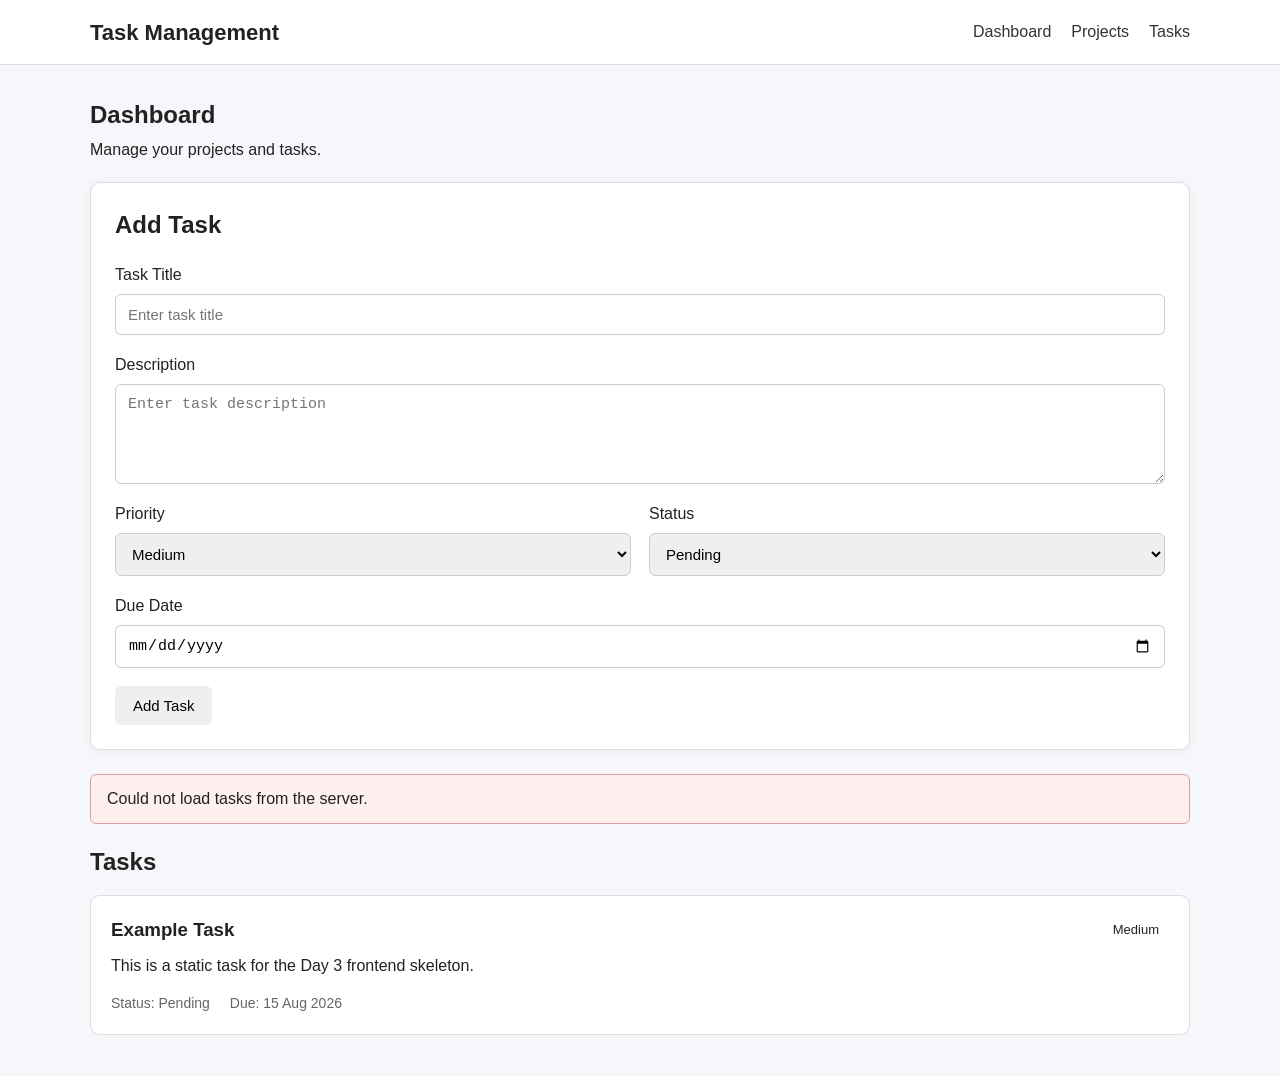
==== frontend/index.html @ f93e5ad3 "backend done" ====
<!DOCTYPE html>
<html lang="en">
<head>
    <meta charset="UTF-8">

    <meta
        name="viewport"
        content="width=device-width, initial-scale=1.0"
    >

    <title>Task Management Dashboard</title>

    <link rel="stylesheet" href="styles.css">
</head>

<body>

    <header class="header">
        <div class="container header-content">
            <h1>Task Management</h1>

            <nav>
                <a href="#">Dashboard</a>
                <a href="#">Projects</a>
                <a href="#">Tasks</a>
            </nav>
        </div>
    </header>


    <main class="container">

        <section class="dashboard-header">
            <div>
                <h2>Dashboard</h2>
                <p>Manage your projects and tasks.</p>
            </div>
        </section>


        <!-- Add Task -->

        <section class="card">
            <h2>Add Task</h2>

            <form id="task-form">

                <div class="form-group">
                    <label for="title">
                        Task Title
                    </label>

                    <input
                        type="text"
                        id="title"
                        name="title"
                        placeholder="Enter task title"
                    >
                </div>


                <div class="form-group">
                    <label for="description">
                        Description
                    </label>

                    <textarea
                        id="description"
                        name="description"
                        placeholder="Enter task description"
                    ></textarea>
                </div>


                <div class="form-row">

                    <div class="form-group">
                        <label for="priority">
                            Priority
                        </label>

                        <select id="priority" name="priority">
                            <option value="low">Low</option>
                            <option value="medium" selected>
                                Medium
                            </option>
                            <option value="high">High</option>
                        </select>
                    </div>


                    <div class="form-group">
                        <label for="status">
                            Status
                        </label>

                        <select id="status" name="status">
                            <option value="pending">
                                Pending
                            </option>

                            <option value="in_progress">
                                In Progress
                            </option>

                            <option value="completed">
                                Completed
                            </option>
                        </select>
                    </div>

                </div>


                <div class="form-group">
                    <label for="due_date">
                        Due Date
                    </label>

                    <input
                        type="date"
                        id="due_date"
                        name="due_date"
                    >
                </div>


                <button type="submit">
                    Add Task
                </button>

            </form>
        </section>


        <!-- Error -->

        <div
            id="error-message"
            class="error-message"
            hidden
        ></div>


        <!-- Tasks -->

        <section class="tasks-section">

            <div class="section-header">
                <h2>Tasks</h2>
            </div>

            <div
                id="task-list"
                class="task-list"
            >

                <div class="task-card">

                    <div class="task-card-header">
                        <h3>Example Task</h3>

                        <span class="priority medium">
                            Medium
                        </span>
                    </div>

                    <p>
                        This is a static task for the Day 3
                        frontend skeleton.
                    </p>

                    <div class="task-meta">
                        <span>Status: Pending</span>
                        <span>Due: 15 Aug 2026</span>
                    </div>

                </div>

            </div>

        </section>

    </main>


    <script src="script.js"></script>

</body>
</html>
---- frontend/styles.css ----
* {
    box-sizing: border-box;
    margin: 0;
    padding: 0;
}


body {
    font-family: Arial, sans-serif;
    background: #f5f7fa;
    color: #222;
    line-height: 1.5;
}


.container {
    width: 90%;
    max-width: 1100px;
    margin: 0 auto;
}


/* Header */

.header {
    position: sticky;
    top: 0;
    z-index: 100;

    background: #ffffff;
    border-bottom: 1px solid #ddd;
}


.header-content {
    min-height: 64px;

    display: flex;
    align-items: center;
    justify-content: space-between;
}


.header h1 {
    font-size: 22px;
}


.header nav {
    display: flex;
    gap: 20px;
}


.header nav a {
    color: #333;
    text-decoration: none;
}


/* Dashboard */

.dashboard-header {
    padding: 32px 0 20px;
}


.dashboard-header h2 {
    margin-bottom: 5px;
}


/* Cards */

.card {
    background: #ffffff;
    border: 1px solid #ddd;
    border-radius: 10px;

    padding: 24px;
    margin-bottom: 24px;

    box-shadow: 0 2px 8px rgba(0, 0, 0, 0.05);
}


.card h2 {
    margin-bottom: 20px;
}


/* Form */

.form-group {
    display: flex;
    flex-direction: column;
    gap: 7px;

    margin-bottom: 18px;
}


.form-row {
    display: grid;
    grid-template-columns: 1fr 1fr;
    gap: 18px;
}


input,
textarea,
select {
    width: 100%;

    padding: 11px 12px;

    border: 1px solid #ccc;
    border-radius: 6px;

    font-size: 15px;
}


textarea {
    min-height: 100px;
    resize: vertical;
}


button {
    border: none;
    border-radius: 6px;

    padding: 11px 18px;

    font-size: 15px;
    cursor: pointer;
}


/* Error */

.error-message {
    padding: 12px 16px;
    margin-bottom: 20px;

    border: 1px solid #e0a0a0;
    border-radius: 6px;

    background: #fff0f0;
}


/* Tasks */

.tasks-section {
    padding-bottom: 40px;
}


.section-header {
    margin-bottom: 15px;
}


.task-list {
    display: grid;
    gap: 16px;
}


.task-card {
    background: #ffffff;

    border: 1px solid #ddd;
    border-radius: 10px;

    padding: 20px;
}


.task-card-header {
    display: flex;
    align-items: center;
    justify-content: space-between;

    gap: 15px;

    margin-bottom: 10px;
}


.task-meta {
    display: flex;
    gap: 20px;

    margin-top: 15px;

    font-size: 14px;
    color: #666;
}


.priority {
    padding: 4px 10px;

    border-radius: 20px;

    font-size: 13px;
}


/* =========================
   768px
   ========================= */

@media (max-width: 768px) {

    .header-content {
        flex-direction: column;
        justify-content: center;

        gap: 10px;

        padding: 12px 0;
    }


    .header nav {
        gap: 12px;
    }


    .form-row {
        grid-template-columns: 1fr;
        gap: 0;
    }


    .task-card-header {
        align-items: flex-start;
        flex-direction: column;
    }

}


/* =========================
   480px
   ========================= */

@media (max-width: 480px) {

    .container {
        width: 94%;
    }


    .dashboard-header {
        padding-top: 24px;
    }


    .card {
        padding: 16px;
    }


    .header h1 {
        font-size: 19px;
    }


    .header nav {
        width: 100%;

        justify-content: space-between;
    }


    .task-meta {
        flex-direction: column;
        gap: 5px;
    }


    input,
    textarea,
    select,
    button {
        font-size: 16px;
    }

}
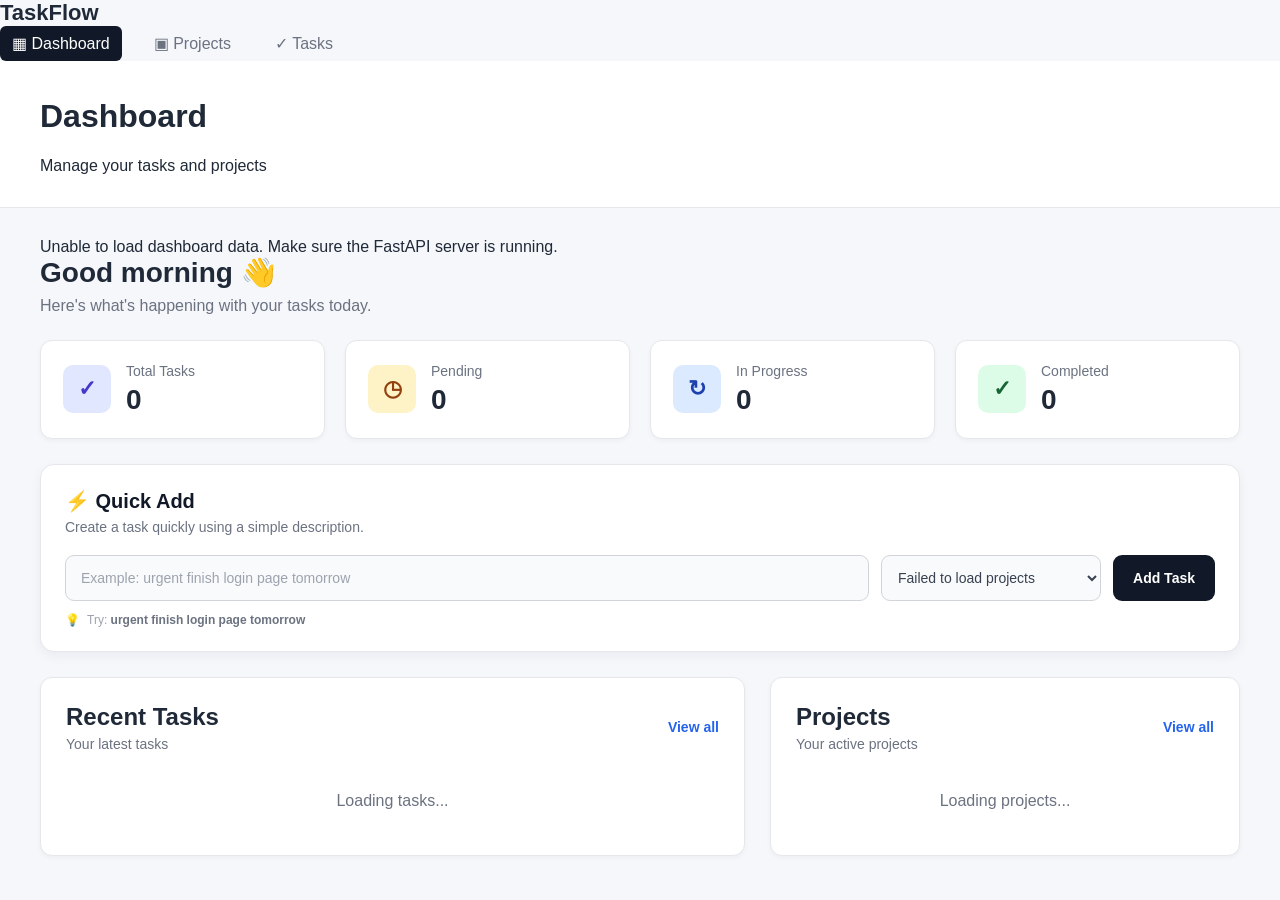
==== commit ebe6523d: "full frontend complete" ====
--- a/frontend/index.html
+++ b/frontend/index.html
@@ -2,189 +2,443 @@
 <html lang="en">
 <head>
     <meta charset="UTF-8">
-
-    <meta
-        name="viewport"
-        content="width=device-width, initial-scale=1.0"
-    >
-
-    <title>Task Management Dashboard</title>
-
-    <link rel="stylesheet" href="styles.css">
+    <meta name="viewport" content="width=device-width, initial-scale=1.0">
+
+    <title>TaskFlow - Dashboard</title>
+
+   <link rel="stylesheet" href="css/style.css">
+   <link rel="stylesheet" href="css/dashboard.css">
 </head>
 
 <body>
 
-    <header class="header">
-        <div class="container header-content">
-            <h1>Task Management</h1>
-
-            <nav>
-                <a href="#">Dashboard</a>
-                <a href="#">Projects</a>
-                <a href="#">Tasks</a>
-            </nav>
+    <!-- =========================
+         SIDEBAR
+    ========================== -->
+    <aside class="sidebar" id="sidebar">
+
+        <div class="logo">
+            <span>TaskFlow</span>
         </div>
-    </header>
-
-
-    <main class="container">
-
-        <section class="dashboard-header">
-            <div>
-                <h2>Dashboard</h2>
-                <p>Manage your projects and tasks.</p>
+
+        <nav class="navigation">
+
+            <a href="index.html" class="nav-link active">
+                <span class="nav-icon">▦</span>
+                <span>Dashboard</span>
+            </a>
+
+            <a href="projects.html" class="nav-link">
+                <span class="nav-icon">▣</span>
+                <span>Projects</span>
+            </a>
+
+            <a href="tasks.html" class="nav-link">
+                <span class="nav-icon">✓</span>
+                <span>Tasks</span>
+            </a>
+
+        </nav>
+
+       
+
+    </aside>
+
+
+    <!-- Mobile overlay -->
+    <div
+        class="sidebar-overlay"
+        id="sidebarOverlay">
+    </div>
+
+
+    <!-- =========================
+         MAIN WRAPPER
+    ========================== -->
+    <div class="main-wrapper">
+
+        <!-- =========================
+             HEADER
+        ========================== -->
+        <header class="header">
+
+
+            <div class="header-title">
+
+                <h1>
+                    Dashboard
+                </h1>
+
+                <p>
+                    Manage your tasks and projects
+                </p>
+
             </div>
-        </section>
-
-
-        <!-- Add Task -->
-
-        <section class="card">
-            <h2>Add Task</h2>
-
-            <form id="task-form">
-
-                <div class="form-group">
-                    <label for="title">
-                        Task Title
-                    </label>
-
-                    <input
-                        type="text"
-                        id="title"
-                        name="title"
-                        placeholder="Enter task title"
+
+        </header>
+
+
+        <!-- =========================
+             DASHBOARD CONTENT
+        ========================== -->
+        <main class="content">
+
+
+            <!-- Welcome -->
+            <section class="welcome-section">
+
+                <div>
+
+                    <h2>
+                        Good morning 👋
+                    </h2>
+
+                    <p>
+                        Here's what's happening with your tasks today.
+                    </p>
+
+                </div>
+
+            </section>
+
+
+            <!-- =========================
+                 STATISTICS
+            ========================== -->
+            <section class="stats-grid">
+
+                <!-- Total -->
+                <article class="stat-card">
+
+                    <div class="stat-icon total">
+                        ✓
+                    </div>
+
+                    <div>
+
+                        <p>
+                            Total Tasks
+                        </p>
+
+                        <h3 id="totalTasks">
+                            0
+                        </h3>
+
+                    </div>
+
+                </article>
+
+
+                <!-- Pending -->
+                <article class="stat-card">
+
+                    <div class="stat-icon pending">
+                        ◷
+                    </div>
+
+                    <div>
+
+                        <p>
+                            Pending
+                        </p>
+
+                        <h3 id="pendingTasks">
+                            0
+                        </h3>
+
+                    </div>
+
+                </article>
+
+
+                <!-- In Progress -->
+                <article class="stat-card">
+
+                    <div class="stat-icon progress">
+                        ↻
+                    </div>
+
+                    <div>
+
+                        <p>
+                            In Progress
+                        </p>
+
+                        <h3 id="progressTasks">
+                            0
+                        </h3>
+
+                    </div>
+
+                </article>
+
+
+                <!-- Completed -->
+                <article class="stat-card">
+
+                    <div class="stat-icon completed">
+                        ✓
+                    </div>
+
+                    <div>
+
+                        <p>
+                            Completed
+                        </p>
+
+                        <h3 id="completedTasks">
+                            0
+                        </h3>
+
+                    </div>
+
+                </article>
+
+            </section>
+
+
+            <!-- =========================
+                 QUICK ADD
+            ========================== -->
+            <section class="quick-add-card">
+
+                 <div class="section-heading">
+                      <div>
+                         <h2>⚡ Quick Add</h2>
+                         <p>
+                             Create a task quickly using a simple description.
+                         </p>
+                     </div>
+                 </div>
+
+                 <form class="quick-add-form" id="quickAddForm">
+
+                     <input
+                          type="text"
+                          id="quickAddInput"
+                          placeholder="Example: urgent finish login page tomorrow"
+                          autocomplete="off"
                     >
+                      <select id="quickAddProject" required>
+                         <option value="">
+                             Select a project
+                         </option>
+                      </select>
+
+                      <button type="submit">
+                         Add Task
+                      </button>
+
+                 </form>
+
+                 <div
+                     id="quickAddMessage"
+                     class="message"
+                     hidden
+                ></div>
+
+                 <div class="quick-add-help">
+                     <span>💡</span>
+                    <span>
+                        Try:
+                        <strong>urgent finish login page tomorrow</strong>
+                    </span>
+                 </div>
+
+            </section>
+
+
+            <!-- =========================
+                 DASHBOARD TWO COLUMNS
+            ========================== -->
+            <section class="dashboard-grid">
+
+
+                <!-- =========================
+                     RECENT TASKS
+                ========================== -->
+                <div class="panel">
+
+                    <div class="panel-header">
+
+                        <div>
+
+                            <h2>
+                                Recent Tasks
+                            </h2>
+
+                            <p>
+                                Your latest tasks
+                            </p>
+
+                        </div>
+
+
+                        <a
+                            href="tasks.html"
+                            class="view-link">
+
+                            View all
+
+                        </a>
+
+                    </div>
+
+
+                    <!-- JavaScript will insert tasks here -->
+                    <div
+                        class="task-list"
+                        id="recentTasks">
+
+                        <div class="loading">
+                            Loading tasks...
+                        </div>
+
+                    </div>
+
                 </div>
 
 
-                <div class="form-group">
-                    <label for="description">
-                        Description
-                    </label>
-
-                    <textarea
-                        id="description"
-                        name="description"
-                        placeholder="Enter task description"
-                    ></textarea>
+                <!-- =========================
+                     PROJECTS
+                ========================== -->
+                <div class="panel">
+
+                    <div class="panel-header">
+
+                        <div>
+
+                            <h2>
+                                Projects
+                            </h2>
+
+                            <p>
+                                Your active projects
+                            </p>
+
+                        </div>
+
+
+                        <a
+                            href="projects.html"
+                            class="view-link">
+
+                            View all
+
+                        </a>
+
+                    </div>
+
+
+                    <!-- JavaScript will insert projects -->
+                    <div
+                        class="project-list"
+                        id="projectList">
+
+                        <div class="loading">
+                            Loading projects...
+                        </div>
+
+                    </div>
+
                 </div>
 
-
-                <div class="form-row">
-
-                    <div class="form-group">
-                        <label for="priority">
-                            Priority
-                        </label>
-
-                        <select id="priority" name="priority">
-                            <option value="low">Low</option>
-                            <option value="medium" selected>
-                                Medium
-                            </option>
-                            <option value="high">High</option>
-                        </select>
-                    </div>
-
-
-                    <div class="form-group">
-                        <label for="status">
-                            Status
-                        </label>
-
-                        <select id="status" name="status">
-                            <option value="pending">
-                                Pending
-                            </option>
-
-                            <option value="in_progress">
-                                In Progress
-                            </option>
-
-                            <option value="completed">
-                                Completed
-                            </option>
-                        </select>
-                    </div>
+            </section>
+
+
+            <!-- =========================
+                 ERROR MESSAGE
+            ========================== -->
+            <div
+                id="dashboardError"
+                class="error-message"
+                hidden>
+            </div>
+
+        </main>
+
+    </div>
+
+
+    <!-- =========================
+         QUICK ADD MODAL
+    ========================== -->
+    <div
+        class="modal"
+        id="quickAddModal"
+        hidden>
+
+        <div class="modal-content">
+
+            <div class="modal-header">
+
+                <h2>
+                    Quick Add Task
+                </h2>
+
+                <button
+                    type="button"
+                    id="closeQuickAddModal"
+                    class="modal-close">
+
+                    ×
+
+                </button>
+
+            </div>
+
+
+            <form id="modalQuickAddForm">
+
+                <label for="modalQuickAddInput">
+                    Task description
+                </label>
+
+                <textarea
+                    id="modalQuickAddInput"
+                    rows="4"
+                    placeholder="Example: urgent finish dashboard tomorrow"
+                    required>
+                </textarea>
+
+
+                <div class="modal-actions">
+
+                    <button
+                        type="button"
+                        id="cancelQuickAdd"
+                        class="secondary-button">
+
+                        Cancel
+
+                    </button>
+
+                    <button
+                        type="submit"
+                        class="primary-button">
+
+                        Create Task
+
+                    </button>
 
                 </div>
 
-
-                <div class="form-group">
-                    <label for="due_date">
-                        Due Date
-                    </label>
-
-                    <input
-                        type="date"
-                        id="due_date"
-                        name="due_date"
-                    >
-                </div>
-
-
-                <button type="submit">
-                    Add Task
-                </button>
-
             </form>
-        </section>
-
-
-        <!-- Error -->
-
-        <div
-            id="error-message"
-            class="error-message"
-            hidden
-        ></div>
-
-
-        <!-- Tasks -->
-
-        <section class="tasks-section">
-
-            <div class="section-header">
-                <h2>Tasks</h2>
-            </div>
-
-            <div
-                id="task-list"
-                class="task-list"
-            >
-
-                <div class="task-card">
-
-                    <div class="task-card-header">
-                        <h3>Example Task</h3>
-
-                        <span class="priority medium">
-                            Medium
-                        </span>
-                    </div>
-
-                    <p>
-                        This is a static task for the Day 3
-                        frontend skeleton.
-                    </p>
-
-                    <div class="task-meta">
-                        <span>Status: Pending</span>
-                        <span>Due: 15 Aug 2026</span>
-                    </div>
-
-                </div>
-
-            </div>
-
-        </section>
-
-    </main>
-
-
-    <script src="script.js"></script>
+
+        </div>
+
+    </div>
+
+
+    <!-- =========================
+         JAVASCRIPT
+    ========================== -->
+
+    <!-- API functions -->
+    <script src="js/api.js"></script>
+
+    <!-- Dashboard logic -->
+    <script src="js/dashboard.js"></script>
 
 </body>
 </html>
--- a/frontend/css/style.css
+++ b/frontend/css/style.css
@@ -0,0 +1,393 @@
+/* =========================
+   RESET
+========================= */
+
+* {
+    box-sizing: border-box;
+}
+
+body {
+    margin: 0;
+    font-family: Arial, Helvetica, sans-serif;
+    background: #f5f7fb;
+    color: #1f2937;
+}
+
+button,
+input,
+textarea,
+select {
+    font-family: inherit;
+}
+
+
+/* =========================
+   HEADER
+========================= */
+
+.header {
+    position: sticky;
+    top: 0;
+    z-index: 100;
+
+    display: flex;
+    justify-content: space-between;
+    align-items: center;
+
+    padding: 16px 40px;
+
+    background: white;
+    border-bottom: 1px solid #e5e7eb;
+}
+
+.logo {
+    font-size: 22px;
+    font-weight: 700;
+}
+
+nav {
+    display: flex;
+    gap: 20px;
+}
+
+nav a {
+    text-decoration: none;
+    color: #6b7280;
+    font-weight: 500;
+
+    padding: 8px 12px;
+    border-radius: 6px;
+}
+
+nav a:hover {
+    background: #f3f4f6;
+    color: #111827;
+}
+
+nav a.active {
+    background: #111827;
+    color: white;
+}
+
+
+/* =========================
+   CONTAINER
+========================= */
+
+.container {
+    max-width: 1100px;
+    margin: auto;
+    padding: 35px 20px;
+}
+
+.page-header {
+    margin-bottom: 25px;
+}
+
+.page-header h1 {
+    margin: 0 0 5px;
+}
+
+.page-header p {
+    color: #6b7280;
+}
+
+
+/* =========================
+   CARD
+========================= */
+
+.card {
+    background: white;
+    padding: 25px;
+    margin-bottom: 25px;
+
+    border-radius: 12px;
+    border: 1px solid #e5e7eb;
+
+    box-shadow: 0 2px 5px rgba(0, 0, 0, 0.04);
+}
+
+.section-header {
+    display: flex;
+    justify-content: space-between;
+    align-items: center;
+
+    margin-bottom: 20px;
+}
+
+
+/* =========================
+   FORM
+========================= */
+
+.form-group {
+    display: flex;
+    flex-direction: column;
+    gap: 7px;
+
+    margin-bottom: 18px;
+}
+
+.form-row {
+    display: grid;
+    grid-template-columns: repeat(4, 1fr);
+    gap: 15px;
+}
+
+label {
+    font-size: 14px;
+    font-weight: 600;
+}
+
+input,
+textarea,
+select {
+    width: 100%;
+
+    padding: 11px 12px;
+
+    border: 1px solid #d1d5db;
+    border-radius: 7px;
+
+    font-size: 14px;
+    outline: none;
+
+    background: white;
+}
+
+textarea {
+    min-height: 100px;
+    resize: vertical;
+}
+
+input:focus,
+textarea:focus,
+select:focus {
+    border-color: #111827;
+}
+
+
+/* =========================
+   BUTTON
+========================= */
+
+.btn {
+    border: none;
+    border-radius: 7px;
+
+    padding: 10px 16px;
+
+    cursor: pointer;
+
+    font-weight: 600;
+    font-size: 14px;
+}
+
+.btn.primary {
+    background: #111827;
+    color: white;
+}
+
+.btn.primary:hover {
+    background: #374151;
+}
+
+.btn.secondary {
+    background: #e5e7eb;
+    color: #111827;
+}
+
+.btn.secondary:hover {
+    background: #d1d5db;
+}
+
+.btn.danger {
+    background: #fee2e2;
+    color: #991b1b;
+}
+
+.btn.danger:hover {
+    background: #fecaca;
+}
+
+
+/* =========================
+   PROJECT
+========================= */
+
+.project-card {
+    border: 1px solid #e5e7eb;
+    border-radius: 10px;
+
+    padding: 18px;
+    margin-bottom: 12px;
+
+    background: white;
+}
+
+.project-card h3 {
+    margin-top: 0;
+    margin-bottom: 10px;
+}
+
+.project-card p {
+    color: #6b7280;
+    margin: 5px 0;
+}
+
+
+/* =========================
+   TASK
+========================= */
+
+.task-card {
+    border: 1px solid #e5e7eb;
+    border-radius: 10px;
+
+    padding: 18px;
+    margin-bottom: 12px;
+
+    background: white;
+}
+
+.task-card h3 {
+    margin-top: 0;
+    margin-bottom: 8px;
+}
+
+.task-card p {
+    color: #6b7280;
+    margin: 7px 0;
+}
+
+
+/* =========================
+   BADGES
+========================= */
+
+.badge {
+    display: inline-block;
+
+    padding: 5px 9px;
+
+    border-radius: 20px;
+
+    font-size: 12px;
+
+    margin-right: 6px;
+    margin-top: 5px;
+}
+
+.status-pending {
+    background: #fef3c7;
+    color: #92400e;
+}
+
+.status-in_progress {
+    background: #dbeafe;
+    color: #1e40af;
+}
+
+.status-completed {
+    background: #dcfce7;
+    color: #166534;
+}
+
+.priority-low {
+    background: #e5e7eb;
+}
+
+.priority-medium {
+    background: #fef3c7;
+}
+
+.priority-high {
+    background: #fee2e2;
+    color: #991b1b;
+}
+
+
+/* =========================
+   ALERT
+========================= */
+
+.alert {
+    padding: 12px 15px;
+
+    border-radius: 7px;
+
+    margin-bottom: 20px;
+}
+
+.alert.error {
+    background: #fee2e2;
+    color: #991b1b;
+
+    border: 1px solid #fecaca;
+}
+
+.hidden {
+    display: none !important;
+}
+
+.loading {
+    color: #6b7280;
+    padding: 20px 0;
+    text-align: center;
+}
+
+
+/* =========================
+   RESPONSIVE
+========================= */
+
+@media (max-width: 768px) {
+
+    .header {
+        padding: 15px 20px;
+
+        flex-direction: column;
+        gap: 15px;
+    }
+
+    nav {
+        width: 100%;
+        justify-content: center;
+    }
+
+    .form-row {
+        grid-template-columns: 1fr 1fr;
+    }
+}
+
+
+@media (max-width: 480px) {
+
+    .container {
+        padding: 20px 12px;
+    }
+
+    .card {
+        padding: 18px;
+    }
+
+    .form-row {
+        grid-template-columns: 1fr;
+    }
+
+    nav {
+        gap: 5px;
+    }
+
+    nav a {
+        font-size: 13px;
+        padding: 7px;
+    }
+
+    .section-header {
+        align-items: flex-start;
+        flex-direction: column;
+        gap: 10px;
+    }
+}
--- a/frontend/css/dashboard.css
+++ b/frontend/css/dashboard.css
@@ -0,0 +1,816 @@
+/* =========================
+   DASHBOARD
+========================= */
+
+.content {
+    max-width: 1400px;
+    margin: 0 auto;
+    padding: 30px 40px;
+}
+
+
+/* =========================
+   WELCOME
+========================= */
+
+.welcome-section {
+    margin-bottom: 25px;
+}
+
+.welcome-section h2 {
+    margin: 0 0 8px;
+    font-size: 28px;
+}
+
+.welcome-section p {
+    margin: 0;
+    color: #6b7280;
+}
+
+
+/* =========================
+   STATISTICS GRID
+========================= */
+
+.stats-grid {
+    display: grid;
+
+    grid-template-columns:
+        repeat(4, 1fr);
+
+    gap: 20px;
+
+    margin-bottom: 25px;
+}
+
+
+/* =========================
+   STAT CARD
+========================= */
+
+.stat-card {
+    display: flex;
+
+    align-items: center;
+
+    gap: 15px;
+
+    background: white;
+
+    padding: 22px;
+
+    border-radius: 12px;
+
+    border: 1px solid #e5e7eb;
+
+    box-shadow:
+        0 2px 5px rgba(0, 0, 0, 0.04);
+}
+
+.stat-card p {
+    margin: 0 0 5px;
+
+    color: #6b7280;
+
+    font-size: 14px;
+}
+
+.stat-card h3 {
+    margin: 0;
+
+    font-size: 28px;
+}
+
+
+/* =========================
+   STAT ICON
+========================= */
+
+.stat-icon {
+    width: 48px;
+    height: 48px;
+
+    display: flex;
+
+    align-items: center;
+    justify-content: center;
+
+    border-radius: 10px;
+
+    font-size: 22px;
+
+    font-weight: bold;
+}
+
+.stat-icon.total {
+    background: #e0e7ff;
+    color: #4338ca;
+}
+
+.stat-icon.pending {
+    background: #fef3c7;
+    color: #92400e;
+}
+
+.stat-icon.progress {
+    background: #dbeafe;
+    color: #1e40af;
+}
+
+.stat-icon.completed {
+    background: #dcfce7;
+    color: #166534;
+}
+
+
+/* =========================================================
+   QUICK ADD
+   ========================================================= */
+
+.quick-add-card {
+    background: #ffffff;
+    border: 1px solid #e5e7eb;
+    border-radius: 14px;
+    padding: 24px;
+    margin-bottom: 25px;
+    box-shadow: 0 4px 12px rgba(15, 23, 42, 0.05);
+}
+
+/* Header */
+
+.quick-add-card .section-heading {
+    display: flex;
+    align-items: flex-start;
+    justify-content: space-between;
+    margin-bottom: 20px;
+}
+
+.quick-add-card .section-heading h2 {
+    margin: 0 0 6px;
+    font-size: 20px;
+    font-weight: 700;
+    color: #111827;
+}
+
+.quick-add-card .section-heading p {
+    margin: 0;
+    color: #6b7280;
+    font-size: 14px;
+}
+
+/* Small lightning icon area */
+
+.quick-add-card .section-heading h2::first-letter {
+    color: #f59e0b;
+}
+
+/* Form */
+
+.quick-add-form {
+    display: grid;
+    grid-template-columns: minmax(0, 1fr) 220px auto;
+    gap: 12px;
+    align-items: center;
+}
+
+/* Text input */
+
+.quick-add-form input[type="text"] {
+    width: 100%;
+    height: 46px;
+    padding: 0 15px;
+
+    border: 1px solid #d1d5db;
+    border-radius: 9px;
+
+    background: #f9fafb;
+    color: #111827;
+
+    font-size: 14px;
+    outline: none;
+
+    transition:
+        border-color 0.2s ease,
+        box-shadow 0.2s ease,
+        background 0.2s ease;
+}
+
+.quick-add-form input[type="text"]::placeholder {
+    color: #9ca3af;
+}
+
+.quick-add-form input[type="text"]:hover {
+    background: #ffffff;
+    border-color: #9ca3af;
+}
+
+.quick-add-form input[type="text"]:focus {
+    background: #ffffff;
+    border-color: #111827;
+    box-shadow: 0 0 0 3px rgba(17, 24, 39, 0.08);
+}
+
+/* Project dropdown */
+
+.quick-add-form select {
+    width: 100%;
+    height: 46px;
+    padding: 0 12px;
+
+    border: 1px solid #d1d5db;
+    border-radius: 9px;
+
+    background: #f9fafb;
+    color: #374151;
+
+    font-size: 14px;
+    cursor: pointer;
+    outline: none;
+
+    transition:
+        border-color 0.2s ease,
+        box-shadow 0.2s ease,
+        background 0.2s ease;
+}
+
+.quick-add-form select:hover {
+    background: #ffffff;
+    border-color: #9ca3af;
+}
+
+.quick-add-form select:focus {
+    background: #ffffff;
+    border-color: #111827;
+    box-shadow: 0 0 0 3px rgba(17, 24, 39, 0.08);
+}
+
+/* Add Task button */
+
+.quick-add-form button {
+    height: 46px;
+    padding: 0 20px;
+
+    border: none;
+    border-radius: 9px;
+
+    background: #111827;
+    color: #ffffff;
+
+    font-size: 14px;
+    font-weight: 600;
+
+    cursor: pointer;
+    white-space: nowrap;
+
+    transition:
+        background 0.2s ease,
+        transform 0.15s ease,
+        box-shadow 0.2s ease;
+}
+
+.quick-add-form button:hover {
+    background: #374151;
+    box-shadow: 0 4px 10px rgba(17, 24, 39, 0.15);
+}
+
+.quick-add-form button:active {
+    transform: translateY(1px);
+}
+
+/* =========================================================
+   QUICK ADD MESSAGE
+   ========================================================= */
+
+#quickAddMessage {
+    margin-top: 14px;
+    padding: 11px 14px;
+
+    border-radius: 8px;
+
+    font-size: 13px;
+    font-weight: 500;
+}
+
+#quickAddMessage.success {
+    background: #ecfdf5;
+    border: 1px solid #a7f3d0;
+    color: #047857;
+}
+
+#quickAddMessage.error {
+    background: #fef2f2;
+    border: 1px solid #fecaca;
+    color: #b91c1c;
+}
+
+/* =========================================================
+   QUICK ADD HELPER TEXT
+   ========================================================= */
+
+.quick-add-help {
+    display: flex;
+    align-items: center;
+    gap: 7px;
+
+    margin-top: 12px;
+
+    color: #9ca3af;
+    font-size: 12px;
+}
+
+.quick-add-help strong {
+    color: #6b7280;
+}
+
+/* =========================================================
+   RESPONSIVE - TABLET
+   ========================================================= */
+
+@media (max-width: 900px) {
+
+    .quick-add-form {
+        grid-template-columns: 1fr 1fr;
+    }
+
+    .quick-add-form input[type="text"] {
+        grid-column: 1 / -1;
+    }
+
+    .quick-add-form button {
+        width: 100%;
+    }
+}
+
+/* =========================================================
+   RESPONSIVE - MOBILE
+   ========================================================= */
+
+@media (max-width: 600px) {
+
+    .quick-add-card {
+        padding: 18px;
+        border-radius: 12px;
+    }
+
+    .quick-add-card .section-heading h2 {
+        font-size: 18px;
+    }
+
+    .quick-add-card .section-heading p {
+        font-size: 13px;
+    }
+
+    .quick-add-form {
+        display: flex;
+        flex-direction: column;
+        gap: 10px;
+    }
+
+    .quick-add-form input[type="text"],
+    .quick-add-form select,
+    .quick-add-form button {
+        width: 100%;
+    }
+
+    .quick-add-form input[type="text"],
+    .quick-add-form select,
+    .quick-add-form button {
+        height: 44px;
+    }
+}
+
+
+/* =========================
+   DASHBOARD GRID
+========================= */
+
+.dashboard-grid {
+    display: grid;
+
+    grid-template-columns:
+        1.5fr 1fr;
+
+    gap: 25px;
+}
+
+
+/* =========================
+   PANEL
+========================= */
+
+.panel {
+    background: white;
+
+    border: 1px solid #e5e7eb;
+
+    border-radius: 12px;
+
+    padding: 25px;
+
+    box-shadow:
+        0 2px 5px rgba(0, 0, 0, 0.04);
+}
+
+.panel-header {
+    display: flex;
+
+    justify-content: space-between;
+
+    align-items: center;
+
+    margin-bottom: 20px;
+}
+
+.panel-header h2 {
+    margin: 0 0 5px;
+}
+
+.panel-header p {
+    margin: 0;
+
+    color: #6b7280;
+
+    font-size: 14px;
+}
+
+.view-link {
+    text-decoration: none;
+
+    color: #2563eb;
+
+    font-size: 14px;
+
+    font-weight: 600;
+}
+
+.view-link:hover {
+    text-decoration: underline;
+}
+
+
+/* =========================
+   RECENT TASK
+========================= */
+
+.task-list {
+    display: flex;
+
+    flex-direction: column;
+}
+
+.task-item {
+    display: flex;
+
+    align-items: center;
+
+    gap: 12px;
+
+    padding: 15px 0;
+
+    border-bottom: 1px solid #e5e7eb;
+}
+
+.task-item:last-child {
+    border-bottom: none;
+}
+
+.task-check {
+    width: 34px;
+    height: 34px;
+
+    flex-shrink: 0;
+
+    display: flex;
+
+    align-items: center;
+    justify-content: center;
+
+    border-radius: 50%;
+
+    background: #f3f4f6;
+
+    color: #6b7280;
+}
+
+.completed-check {
+    background: #dcfce7;
+
+    color: #166534;
+}
+
+.task-details {
+    flex: 1;
+
+    min-width: 0;
+}
+
+.task-details h3 {
+    margin: 0 0 5px;
+
+    font-size: 15px;
+
+    white-space: nowrap;
+
+    overflow: hidden;
+
+    text-overflow: ellipsis;
+}
+
+.task-details p {
+    margin: 0;
+
+    color: #6b7280;
+
+    font-size: 13px;
+}
+
+
+/* =========================
+   PRIORITY BADGES
+========================= */
+
+.badge.high {
+    background: #fee2e2;
+    color: #991b1b;
+}
+
+.badge.medium {
+    background: #fef3c7;
+    color: #92400e;
+}
+
+.badge.low {
+    background: #e5e7eb;
+    color: #374151;
+}
+
+
+/* =========================
+   STATUS
+========================= */
+
+.status {
+    font-size: 12px;
+
+    padding: 5px 8px;
+
+    border-radius: 15px;
+
+    white-space: nowrap;
+}
+
+.pending-status {
+    background: #fef3c7;
+    color: #92400e;
+}
+
+.progress-status {
+    background: #dbeafe;
+    color: #1e40af;
+}
+
+.completed-status {
+    background: #dcfce7;
+    color: #166534;
+}
+
+
+/* =========================
+   PROJECT LIST
+========================= */
+
+.project-list {
+    display: flex;
+
+    flex-direction: column;
+}
+
+.project-item {
+    display: flex;
+
+    align-items: center;
+
+    gap: 12px;
+
+    padding: 15px 0;
+
+    border-bottom: 1px solid #e5e7eb;
+}
+
+.project-item:last-child {
+    border-bottom: none;
+}
+
+.project-color {
+    width: 10px;
+    height: 40px;
+
+    border-radius: 5px;
+}
+
+.project-color.blue {
+    background: #3b82f6;
+}
+
+.project-color.purple {
+    background: #8b5cf6;
+}
+
+.project-color.orange {
+    background: #f97316;
+}
+
+.project-info {
+    flex: 1;
+}
+
+.project-info h3 {
+    margin: 0 0 5px;
+
+    font-size: 15px;
+}
+
+.project-info p {
+    margin: 0;
+
+    color: #6b7280;
+
+    font-size: 13px;
+}
+
+
+/* =========================
+   MODAL
+========================= */
+
+.modal {
+    position: fixed;
+
+    inset: 0;
+
+    z-index: 1000;
+
+    display: flex;
+
+    align-items: center;
+
+    justify-content: center;
+
+    padding: 20px;
+
+    background: rgba(0, 0, 0, 0.45);
+}
+
+.modal[hidden] {
+    display: none;
+}
+
+.modal-content {
+    width: 100%;
+
+    max-width: 500px;
+
+    background: white;
+
+    border-radius: 12px;
+
+    padding: 25px;
+
+    box-shadow:
+        0 15px 40px rgba(0, 0, 0, 0.2);
+}
+
+.modal-header {
+    display: flex;
+
+    justify-content: space-between;
+
+    align-items: center;
+
+    margin-bottom: 20px;
+}
+
+.modal-header h2 {
+    margin: 0;
+}
+
+.modal-close {
+    border: none;
+
+    background: transparent;
+
+    font-size: 25px;
+
+    cursor: pointer;
+
+    color: #6b7280;
+}
+
+.modal-actions {
+    display: flex;
+
+    justify-content: flex-end;
+
+    gap: 10px;
+
+    margin-top: 20px;
+}
+
+.primary-button {
+    border: none;
+
+    background: #111827;
+
+    color: white;
+
+    padding: 10px 16px;
+
+    border-radius: 7px;
+
+    cursor: pointer;
+
+    font-weight: 600;
+}
+
+.secondary-button {
+    border: none;
+
+    background: #e5e7eb;
+
+    color: #111827;
+
+    padding: 10px 16px;
+
+    border-radius: 7px;
+
+    cursor: pointer;
+
+    font-weight: 600;
+}
+
+
+/* =========================
+   DASHBOARD RESPONSIVE
+========================= */
+
+@media (max-width: 1000px) {
+
+    .stats-grid {
+        grid-template-columns:
+            repeat(2, 1fr);
+    }
+
+    .dashboard-grid {
+        grid-template-columns: 1fr;
+    }
+}
+
+
+@media (max-width: 768px) {
+
+    .content {
+        padding: 25px 20px;
+    }
+
+    .quick-add-form {
+        flex-direction: column;
+    }
+
+    .quick-add-form button {
+        width: 100%;
+    }
+
+    .task-item {
+        flex-wrap: wrap;
+    }
+}
+
+
+@media (max-width: 480px) {
+
+    .content {
+        padding: 20px 12px;
+    }
+
+    .stats-grid {
+        grid-template-columns: 1fr;
+    }
+
+    .welcome-section h2 {
+        font-size: 23px;
+    }
+
+    .panel,
+    .quick-add-card {
+        padding: 18px;
+    }
+
+    .task-details {
+        width: calc(100% - 50px);
+    }
+
+    .badge,
+    .status {
+        font-size: 11px;
+    }
+}
